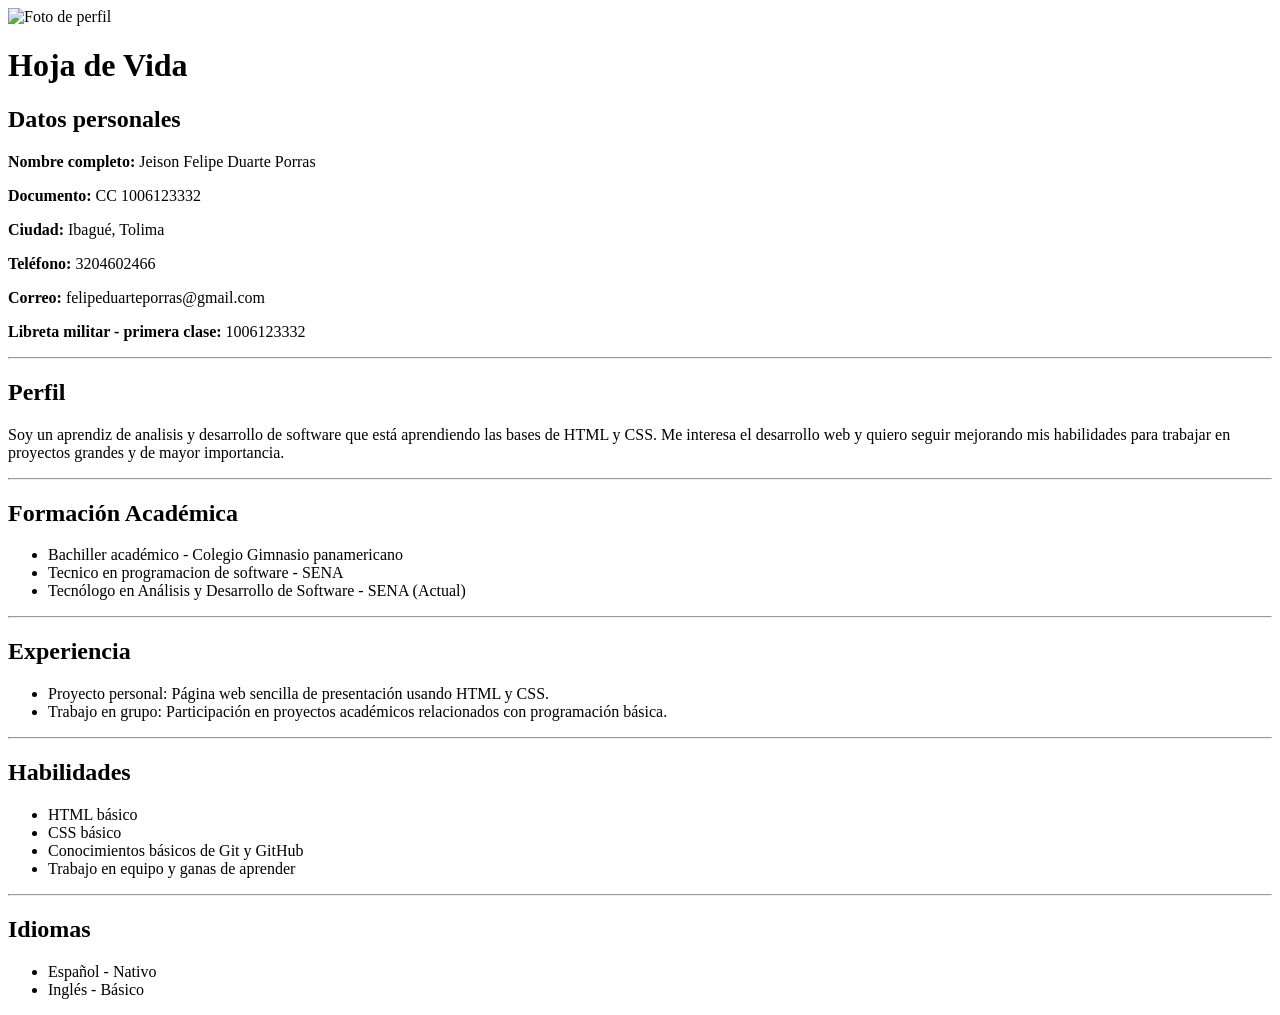
==== html/index.html @ 8d64287e "Update personal information in index.html" ====
<!DOCTYPE html>
<html lang="es">

<head>
    <meta charset="UTF-8">
    <title>Hoja de Vida - Jeison Felipe Duarte Porras</title>
    <link rel="stylesheet" href="/styles/styles_index.css">
</head>

<body>
    <div class="hv-container">
        <header class="hv-header">
            <div class="foto-perfil">
                <img src="/img/traje.JPG" alt="Foto de perfil">
            </div>
            <h1>Hoja de Vida</h1>
        </header>

<main class="hv-contenido">
    <h2>Datos personales</h2>

    <div class="contenedor">

        <p><strong>Nombre completo:</strong> Jeison Felipe Duarte Porras</p>
        <p><strong>Documento:</strong> CC 1006123332</p>
        <p><strong>Ciudad:</strong> Ibagué, Tolima</p>
        <p><strong>Teléfono:</strong> 3204602466</p>
        <p><strong>Correo:</strong> felipeduarteporras@gmail.com</p>
        <p><strong>Libreta militar - primera clase:</strong> 1006123332</p>

    </div>
            <hr class="linea">

            <h2>Perfil</h2>
            <p>
                Soy un aprendiz de analisis y desarrollo de software que está aprendiendo las bases
                de HTML y CSS. Me interesa el desarrollo web y quiero seguir mejorando mis
                habilidades para trabajar en proyectos grandes y de mayor importancia.
            </p>

            <hr class="linea">

            <h2>Formación Académica</h2>
            <ul>
                <li>Bachiller académico - Colegio Gimnasio panamericano</li>
                <li>Tecnico en programacion de software - SENA</li>
                <li>Tecnólogo en Análisis y Desarrollo de Software - SENA (Actual)</li>
            </ul>

            <hr class="linea">

            <h2>Experiencia</h2>
            <ul>
                <li>
                    Proyecto personal: Página web sencilla de presentación usando HTML y CSS.
                </li>
                <li>
                    Trabajo en grupo: Participación en proyectos académicos
                    relacionados con programación básica.
                </li>
            </ul>

            <hr class="linea">

            <h2>Habilidades</h2>
            <ul>
                <li>HTML básico</li>
                <li>CSS básico</li>
                <li>Conocimientos básicos de Git y GitHub</li>
                <li>Trabajo en equipo y ganas de aprender</li>
            </ul>

            <hr class="linea">

            <h2>Idiomas</h2>
            <ul>
                <li>Español - Nativo</li>
                <li>Inglés - Básico</li>
            </ul>

</body>

</html>
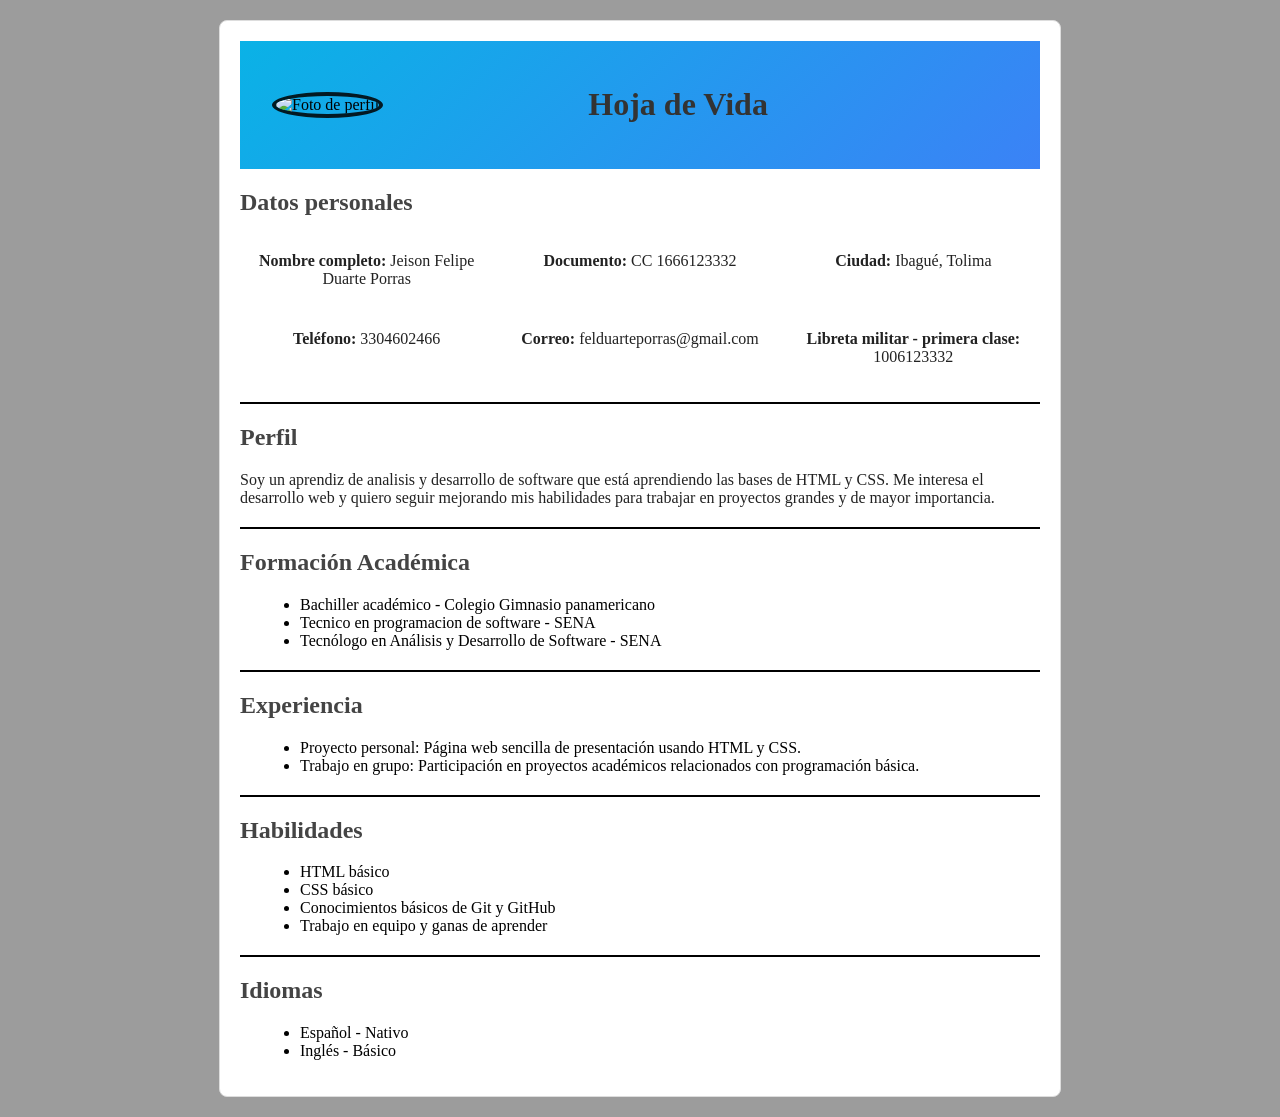
==== commit b15e6574: "Responsive para hv" ====
--- a/html/index.html
+++ b/html/index.html
@@ -3,6 +3,7 @@
 
 <head>
     <meta charset="UTF-8">
+    <meta name="viewport" content="width=device-width, initial-scale=1.0">
     <title>Hoja de Vida - Jeison Felipe Duarte Porras</title>
     <link rel="stylesheet" href="/styles/styles_index.css">
 </head>
@@ -22,10 +23,10 @@
     <div class="contenedor">
 
         <p><strong>Nombre completo:</strong> Jeison Felipe Duarte Porras</p>
-        <p><strong>Documento:</strong> CC 1006123332</p>
+        <p><strong>Documento:</strong> CC 1666123332</p>
         <p><strong>Ciudad:</strong> Ibagué, Tolima</p>
-        <p><strong>Teléfono:</strong> 3204602466</p>
-        <p><strong>Correo:</strong> felipeduarteporras@gmail.com</p>
+        <p><strong>Teléfono:</strong> 3304602466</p>
+        <p><strong>Correo:</strong> felduarteporras@gmail.com</p>
         <p><strong>Libreta militar - primera clase:</strong> 1006123332</p>
 
     </div>
@@ -44,7 +45,7 @@
             <ul>
                 <li>Bachiller académico - Colegio Gimnasio panamericano</li>
                 <li>Tecnico en programacion de software - SENA</li>
-                <li>Tecnólogo en Análisis y Desarrollo de Software - SENA (Actual)</li>
+                <li>Tecnólogo en Análisis y Desarrollo de Software - SENA</li>
             </ul>
 
             <hr class="linea">
@@ -80,4 +81,4 @@
 
 </body>
 
-</html>
+</html>
--- a/styles/styles_index.css
+++ b/styles/styles_index.css
@@ -0,0 +1,85 @@
+body {
+    font-family: 'Times New Roman', Times, serif;
+    background-color: #9c9c9c;  
+    margin: 0px;
+    padding: 20px;
+}
+
+h1 {
+    text-align: center;
+    color: #333333;
+    width: 550px;
+}
+
+h2 {
+    color: #444444;
+    margin-top: 20px;
+}
+
+p {
+    color: #222222;
+}
+
+ul {
+    margin-left: 20px;
+}
+
+b {
+    color: #222222;
+}
+
+.hv-container {
+    max-width: 800px;           
+    margin: 0 auto;             
+    background-color: #ffffff;  
+    padding: 20px;              
+    border-radius: 8px;         
+    border: 1px solid #dddddd;
+}
+
+.hv-header {
+    display: flex;
+    padding: 24px 32px;
+    background: linear-gradient(135deg, #0ab2e6, #3b82f6);
+    align-items: center;
+    margin-bottom: 20px;
+}
+
+.foto-perfil {
+    float: left;
+    margin-right: 20px;
+}
+
+.foto-perfil img {
+    width: 140px;
+    height: 140px;
+    border-radius: 50%;
+    border: 4px solid rgba(0, 0, 0, 0.85);
+    object-fit: cover;
+}
+
+.linea {
+    border: none;
+    border-top: 2px solid #000;
+    margin: 20px 0;
+}
+
+.contenedor {
+    display: flex;
+    flex-wrap: wrap;
+    gap: 10px 20px;
+    text-align: center;
+}
+
+.contenedor p {
+    flex: 1 1 calc(33.333% - 20px);
+}
+
+/* Responsive Para celulares */
+@media (max-width: 600px) {
+    .contenedor p {
+        flex: 1 1 100%;
+    }
+}
+
+
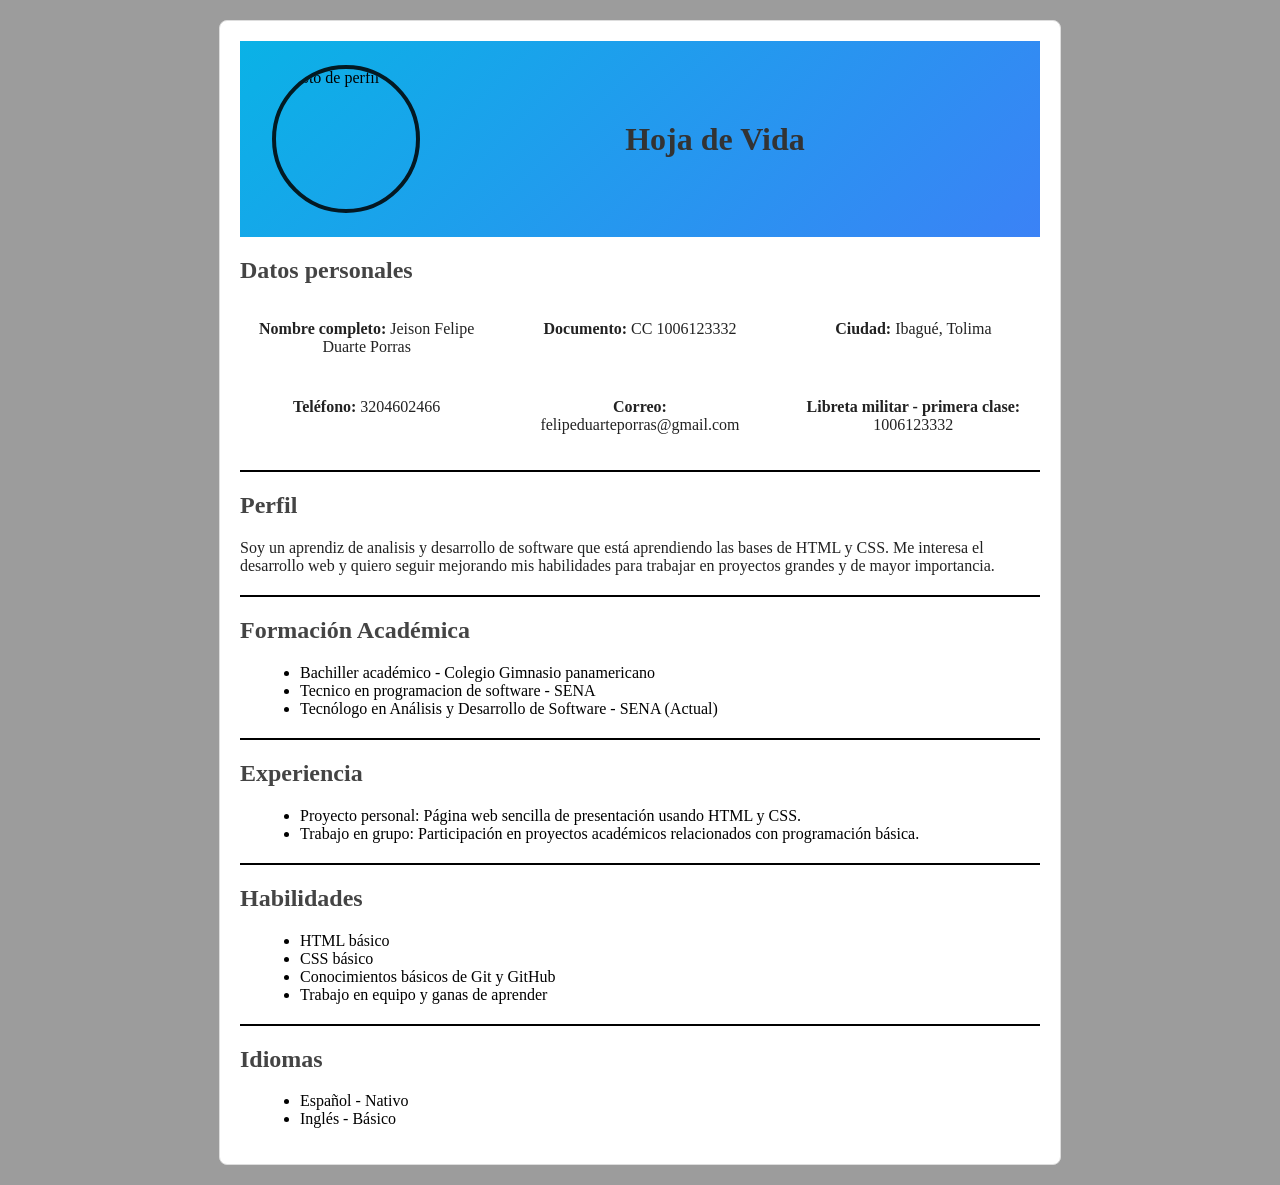
==== commit 09eb7cf9: "responsive" ====
--- a/html/index.html
+++ b/html/index.html
@@ -23,10 +23,10 @@
     <div class="contenedor">
 
         <p><strong>Nombre completo:</strong> Jeison Felipe Duarte Porras</p>
-        <p><strong>Documento:</strong> CC 1666123332</p>
+        <p><strong>Documento:</strong> CC 1006123332</p>
         <p><strong>Ciudad:</strong> Ibagué, Tolima</p>
-        <p><strong>Teléfono:</strong> 3304602466</p>
-        <p><strong>Correo:</strong> felduarteporras@gmail.com</p>
+        <p><strong>Teléfono:</strong> 3204602466</p>
+        <p><strong>Correo:</strong> felipeduarteporras@gmail.com</p>
         <p><strong>Libreta militar - primera clase:</strong> 1006123332</p>
 
     </div>
@@ -45,7 +45,7 @@
             <ul>
                 <li>Bachiller académico - Colegio Gimnasio panamericano</li>
                 <li>Tecnico en programacion de software - SENA</li>
-                <li>Tecnólogo en Análisis y Desarrollo de Software - SENA</li>
+                <li>Tecnólogo en Análisis y Desarrollo de Software - SENA (Actual)</li>
             </ul>
 
             <hr class="linea">
@@ -81,4 +81,4 @@
 
 </body>
 
-</html>+</html>
--- a/styles/styles_index.css
+++ b/styles/styles_index.css
@@ -45,17 +45,14 @@
     margin-bottom: 20px;
 }
 
-.foto-perfil {
-    float: left;
-    margin-right: 20px;
-}
-
 .foto-perfil img {
     width: 140px;
     height: 140px;
     border-radius: 50%;
     border: 4px solid rgba(0, 0, 0, 0.85);
     object-fit: cover;
+    float: left;
+    margin-right: 20px;
 }
 
 .linea {
@@ -75,11 +72,10 @@
     flex: 1 1 calc(33.333% - 20px);
 }
 
-/* Responsive Para celulares */
+/* Responsive celulares */
 @media (max-width: 600px) {
     .contenedor p {
         flex: 1 1 100%;
     }
 }
 
-
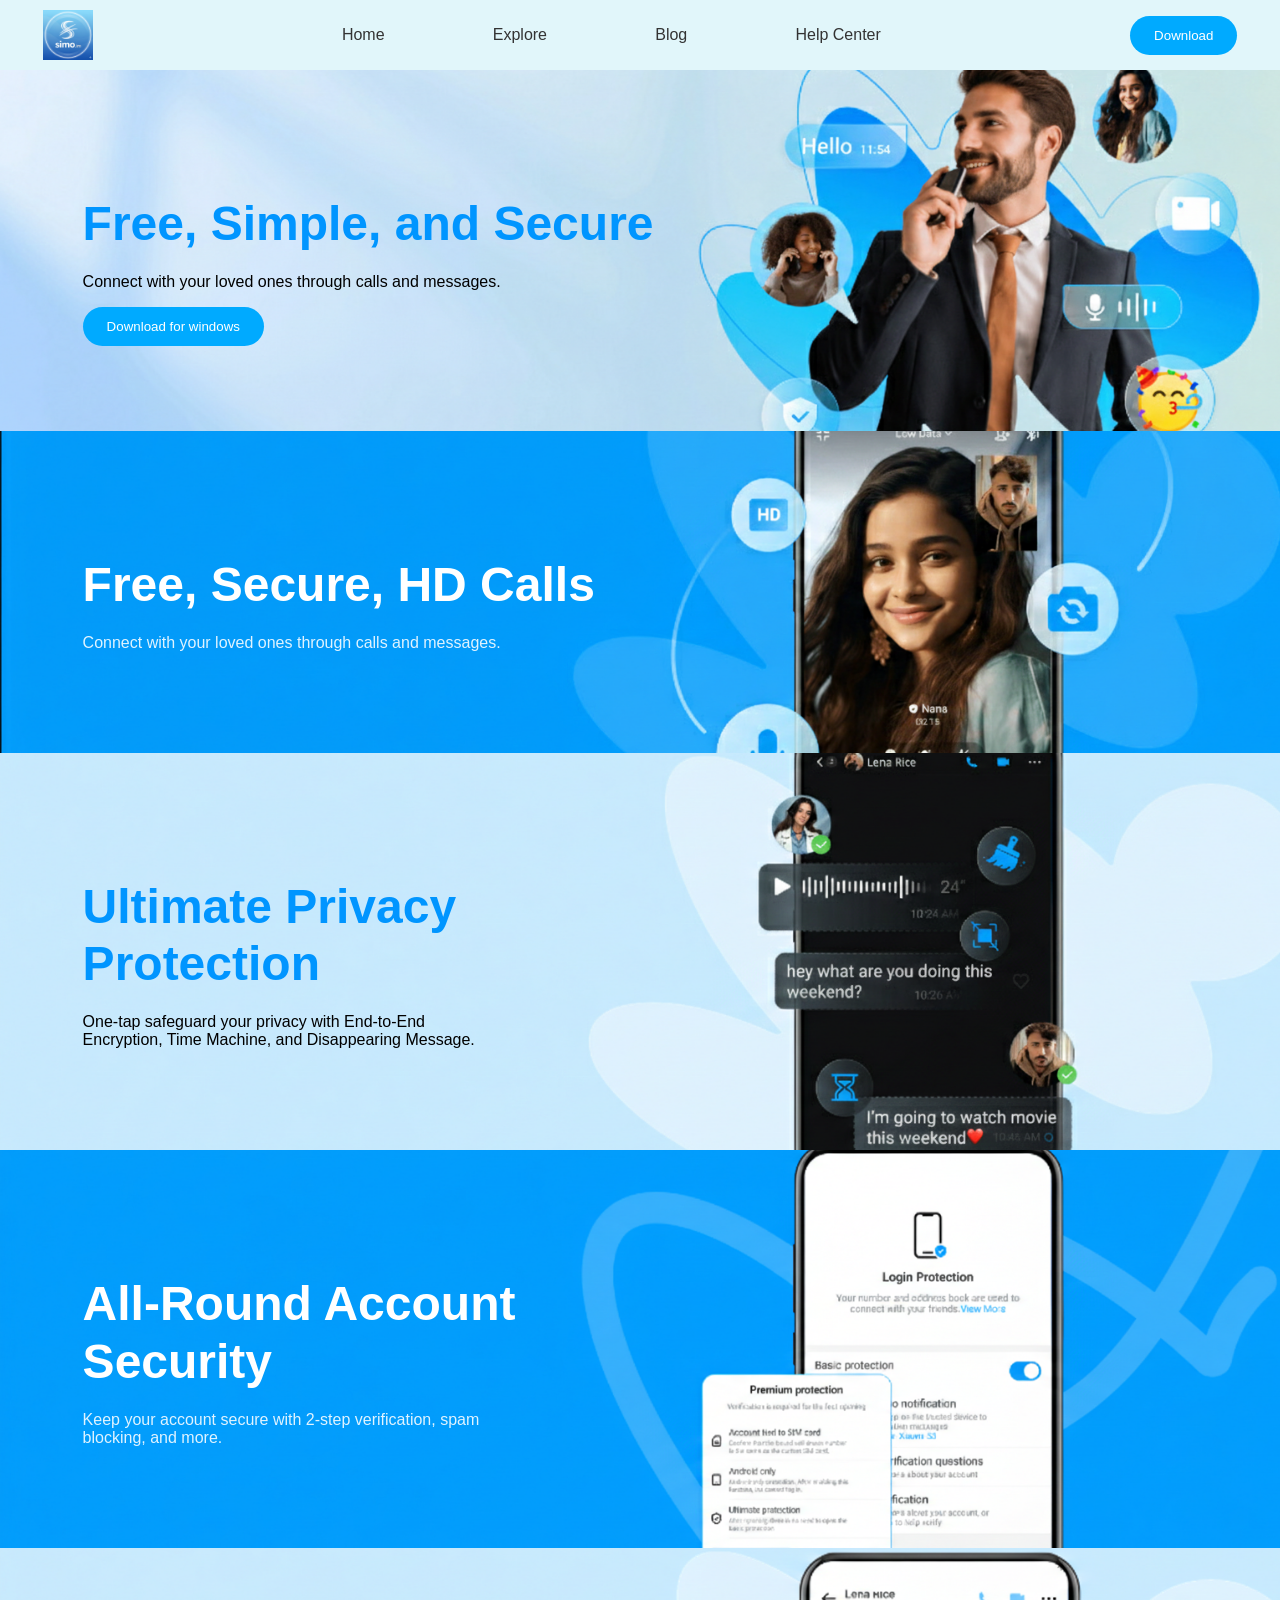
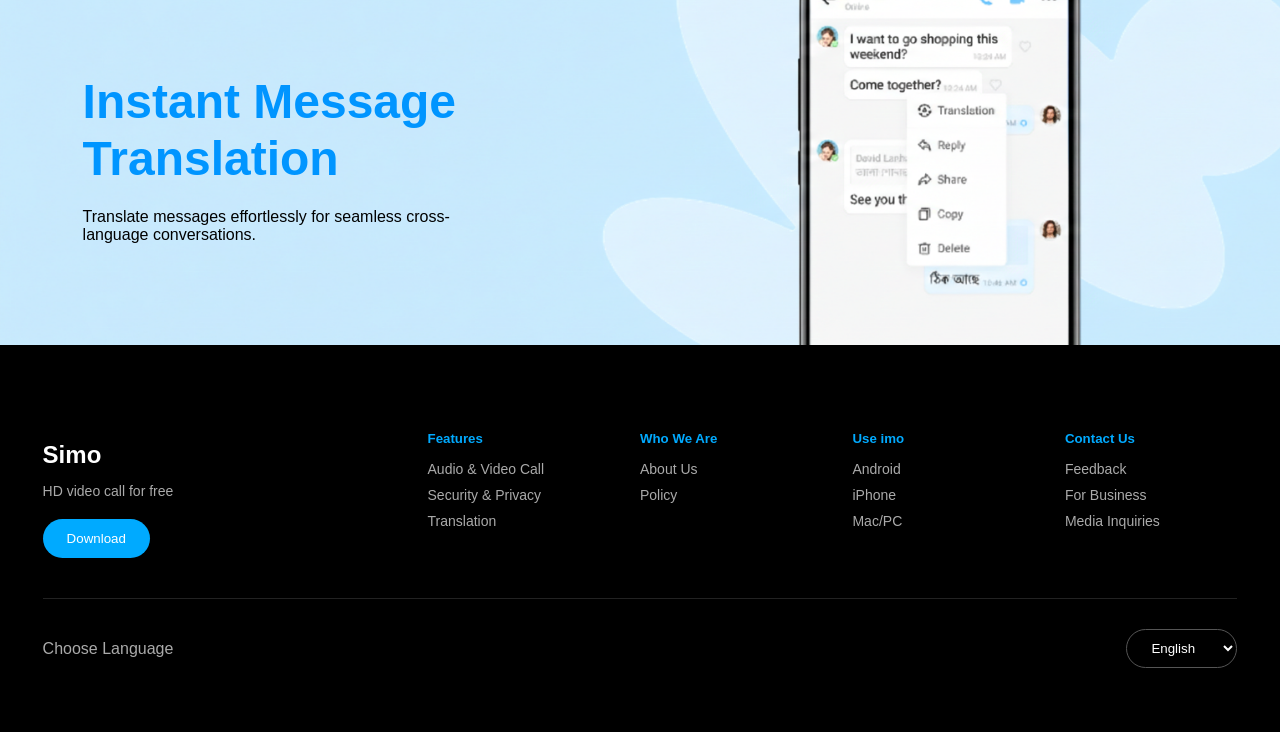
==== commit b8d96d9c: "Arreglos para la publicacion de la pagina con responsive" ====
--- a/html/index.html
+++ b/html/index.html
@@ -1,84 +1,161 @@
 <!DOCTYPE html>
 <html lang="es">
-
 <head>
     <meta charset="UTF-8">
     <meta name="viewport" content="width=device-width, initial-scale=1.0">
-    <title>Hoja de Vida - Jeison Felipe Duarte Porras</title>
-    <link rel="stylesheet" href="/styles/styles_index.css">
+    <title>simo</title>
+    <link rel="stylesheet" href="/styles/layout.css">
 </head>
+<body>
+<header class="header">
+  <div class="header-container">
 
-<body>
-    <div class="hv-container">
-        <header class="hv-header">
-            <div class="foto-perfil">
-                <img src="/img/traje.JPG" alt="Foto de perfil">
-            </div>
-            <h1>Hoja de Vida</h1>
-        </header>
+    <div class="logo">
+      <img src="/img/logo_layout.png" alt="Logo">
+    </div>
 
-<main class="hv-contenido">
-    <h2>Datos personales</h2>
+    <button class="menu-toggle" id="menu-toggle">
+      ☰
+    </button>
 
-    <div class="contenedor">
+    <nav class="nav" id="nav">
+      <a href="#">Home</a>
+      <a href="#">Explore</a>
+      <a href="#">Blog</a>
+      <a href="#">Help Center</a>
+    </nav>
 
-        <p><strong>Nombre completo:</strong> Jeison Felipe Duarte Porras</p>
-        <p><strong>Documento:</strong> CC 1006123332</p>
-        <p><strong>Ciudad:</strong> Ibagué, Tolima</p>
-        <p><strong>Teléfono:</strong> 3204602466</p>
-        <p><strong>Correo:</strong> felipeduarteporras@gmail.com</p>
-        <p><strong>Libreta militar - primera clase:</strong> 1006123332</p>
+    <button class="btn-download">Download</button>
+  </div>
+  </div>
+</header>
 
+    <section class="section light">
+        <div class="section-content">
+        <div class="text">
+        <h1>Free, Simple, and Secure</h1>
+        <p>Connect with your loved ones through calls and messages.</p>
+        <button class="btn-download-animated">Download for windows</button>
+      </div>
+
+        <div class="image">
+        <img src="/img/imagen1.png" alt="">
+        </div>
+        </div>
+    </section>
+
+
+    <section class="section blue">
+  <div class="section-content">
+        <div class="text">
+        <h2>Free, Secure, HD Calls</h2>
+        <p>Connect with your loved ones through calls and messages.</p>
+        </div>
+
+        <div class="image">
+        <img src="/img/imagen2.png" alt="">
+        </div>
+        </div>
+    </section>
+
+
+   <section class="section light">
+        <div class="section-content">
+        <div class="text">
+        <h1>Ultimate Privacy Protection</h1>
+        <p>One-tap safeguard your privacy with End-to-End Encryption, Time Machine, and Disappearing Message.</p>
+        </div>
+
+        <div class="image">
+        <img src="/img/imagen3.png" alt="">
+        </div>
+        </div>
+    </section>
+
+    <section class="section blue">
+        <div class="section-content">
+        <div class="text">
+        <h2>All-Round Account Security</h2>
+        <p>Keep your account secure with 2-step verification, spam blocking, and more.</p>
+        </div>
+    
+        <div class="image">
+        <img src="/img/imagen4.png" alt="">
+        </div>
+        </div>
+    </section>
+
+    <section class="section light">
+        <div class="section-content">
+        <div class="text">
+        <h1>Instant Message Translation</h1>
+        <p> Translate messages effortlessly for seamless cross-language conversations.</p>
+        </div>
+    
+        <div class="image">
+        <img src="/img/imagen5.png" alt="">
+        </div>
+        </div>
+    </section>
+
+<footer class="footer">
+  <div class="footer-top">
+    
+    <div class="footer-brand">
+      <h4>Simo</h4>
+      <p>HD video call for free</p>
+      <button class="btn-download">Download</button>
     </div>
-            <hr class="linea">
 
-            <h2>Perfil</h2>
-            <p>
-                Soy un aprendiz de analisis y desarrollo de software que está aprendiendo las bases
-                de HTML y CSS. Me interesa el desarrollo web y quiero seguir mejorando mis
-                habilidades para trabajar en proyectos grandes y de mayor importancia.
-            </p>
+    <div class="footer-links">
+      <h5>Features</h5>
+      <a href="#">Audio & Video Call</a>
+      <a href="#">Security & Privacy</a>
+      <a href="#">Translation</a>
+    </div>
 
-            <hr class="linea">
+    <div class="footer-links">
+      <h5>Who We Are</h5>
+      <a href="#">About Us</a>
+      <a href="#">Policy</a>
+    </div>
 
-            <h2>Formación Académica</h2>
-            <ul>
-                <li>Bachiller académico - Colegio Gimnasio panamericano</li>
-                <li>Tecnico en programacion de software - SENA</li>
-                <li>Tecnólogo en Análisis y Desarrollo de Software - SENA (Actual)</li>
-            </ul>
+    <div class="footer-links">
+      <h5>Use imo</h5>
+      <a href="#">Android</a>
+      <a href="#">iPhone</a>
+      <a href="#">Mac/PC</a>
+    </div>
 
-            <hr class="linea">
+    <div class="footer-links">
+      <h5>Contact Us</h5>
+      <a href="#">Feedback</a>
+      <a href="#">For Business</a>
+      <a href="#">Media Inquiries</a>
+    </div>
 
-            <h2>Experiencia</h2>
-            <ul>
-                <li>
-                    Proyecto personal: Página web sencilla de presentación usando HTML y CSS.
-                </li>
-                <li>
-                    Trabajo en grupo: Participación en proyectos académicos
-                    relacionados con programación básica.
-                </li>
-            </ul>
+  </div>
 
-            <hr class="linea">
+  <div class="footer-bottom">
+    <span>Choose Language</span>
 
-            <h2>Habilidades</h2>
-            <ul>
-                <li>HTML básico</li>
-                <li>CSS básico</li>
-                <li>Conocimientos básicos de Git y GitHub</li>
-                <li>Trabajo en equipo y ganas de aprender</li>
-            </ul>
+    <select>
+      <option>English</option>
+      <option>Español</option>
+    </select>
+  </div>
+</footer>
 
-            <hr class="linea">
+<script>
+  const toggle = document.getElementById("menu-toggle");
+  const nav = document.getElementById("nav");
+  const downloadBtn = document.querySelector(".btn-download");
 
-            <h2>Idiomas</h2>
-            <ul>
-                <li>Español - Nativo</li>
-                <li>Inglés - Básico</li>
-            </ul>
+  toggle.addEventListener("click", () => {
+    nav.classList.toggle("active");
+    downloadBtn.classList.toggle("active");
+  });
+</script>
 
 </body>
-
-</html>
+</html>
--- a/styles/layout.css
+++ b/styles/layout.css
@@ -0,0 +1,408 @@
+body {
+  margin: 0%;
+  font-family: sans-serif;
+}
+
+/* =========================
+   HEADER
+========================= */
+.header {
+  width: 100%;                  
+  height: 4.375rem;             /* Altura fija del header */
+  background-color: #e1f6fa;  /* Color de fondo */
+  position: sticky;             /* Se queda fijo al hacer scroll */
+  top: 0;                       /* Se pega a la parte superior */
+  z-index: 100;                 /* Se mantiene por encima del resto del contenido */
+}
+
+/* Contenedor interno del header */
+.header-container {
+  height: 100%;                 /* Usa toda la altura del header */
+  display: grid;                /* Usa CSS Grid para el layout */
+  grid-template-columns: auto 1fr auto; /* Logo | navegación | botón */
+  align-items: center;          /* Centra verticalmente los elementos */
+  padding: 0% 3.33%;            /* Espaciado horizontal interno */
+  text-align: center;           /* Centra el texto */
+  margin: 0%;                   /* Elimina márgenes */
+}
+
+/* Imagen del logo */
+.header-container img {
+  display: block;               /* Elimina espacios extra debajo de la imagen */
+  max-height: 100%;             /* Evita que la imagen se salga del header */
+}
+
+/* =========================
+   FOOTER
+========================= */
+.footer {
+  background: #000;             /* Fondo negro */
+  color: white;                 /* Texto blanco */
+  padding: 5% 3.33%;          /* Espaciado interno */
+}
+
+/* Parte superior del footer */
+.footer-top {
+  max-width: 75rem;            /* Ancho máximo del contenido */
+  margin: auto;                 /* Centra horizontalmente */
+  display: grid;                /* Layout en grid */
+  grid-template-columns: 2fr repeat(4, 1fr); /* Columna principal + 4 columnas */
+  gap: 2.5rem;                    /* Espacio entre columnas */
+}
+
+/* Título principal del footer */
+.footer h4 {
+  font-size: 1.5rem;              /* Tamaño del texto */
+  margin-bottom: 0.625rem          /* Separación inferior */
+}
+
+/* Subtítulos del footer */
+.footer h5 {
+  color: #00aaff;               /* Color azul */
+  margin-bottom: 15px;          /* Separación inferior */
+}
+
+/* Texto descriptivo del footer */
+.footer p {
+  color: #aaa;                  /* Color gris claro */
+  font-size: 0.875rem;              /* Tamaño pequeño */
+  margin-bottom: 1.25rem;          /* Espaciado inferior */
+}
+
+/* Enlaces del footer */
+.footer-links a {
+  display: block;               /* Cada enlace ocupa una línea */
+  color: #aaa;                  /* Color gris */
+  text-decoration: none;        /* Quita subrayado */
+  margin-bottom: 10px;          /* Espacio entre enlaces */
+  font-size: 14px;              /* Tamaño del texto */
+}
+
+/* Hover de enlaces del footer */
+.footer-links a:hover {
+  color: white;                 /* Cambia a blanco al pasar el mouse */
+}
+
+/* =========================
+   BOTONES
+========================= */
+.btn-download {
+  background: #00aaff;          /* Fondo azul */
+  color: white;                 /* Texto blanco */
+  border: none;                 /* Sin borde */
+  padding: 0.75rem 1.5rem;           /* Tamaño del botón */
+  border-radius: 1.56rem;          /* Bordes redondeados */
+  cursor: pointer;              /* Cursor tipo botón */
+}
+
+/* Botón con animación */
+.btn-download-animated {
+  background: #00aaff;
+  color: white;
+  border: none;
+  padding: 0.75rem 1.5rem;
+  border-radius: 25px;
+  cursor: pointer;
+  transition:                   /* Animaciones suaves */
+    background-color 0.3s ease,
+    box-shadow 0.3s ease,
+    transform 0.3s ease;
+}
+
+/* Efecto hover del botón animado */
+.btn-download-animated:hover {
+  box-shadow: 0 10px 25px rgba(0, 149, 255, 0.4); /* Sombra flotante */
+}
+
+/* =========================
+   FOOTER BOTTOM
+========================= */
+.footer-bottom {
+  max-width: 75rem;
+  margin: 2.5rem auto 0;          /* Espacio superior y centrado */
+  padding-top: 1.875rem;            /* Espacio interno superior */
+  border-top: 1px solid #222;   /* Línea divisoria */
+
+  display: flex;                /* Flexbox */
+  justify-content: space-between; /* Separación horizontal */
+  align-items: center;          /* Centrado vertical */
+}
+
+.footer-bottom span {
+  color: #aaa;                  /* Texto gris */
+}
+
+/* Selector de idioma */
+.footer-bottom select {
+  background: #000;             /* Fondo negro */
+  color: white;                 /* Texto blanco */
+  border: 1px solid #555;       /* Borde gris */
+  padding: 0.625rem 1.25rem;           /* Tamaño */
+  border-radius: 20px;          /* Bordes redondeados */
+}
+
+/* =========================
+   SECTIONS
+========================= */
+.section {
+  width: 100%;                  /* Ancho completo */
+  padding: 6.66% 3.33%;           /* Espaciado interno */
+  position: relative;           /* Referencia para elementos absolutos */
+  overflow: hidden;             /* Oculta desbordes */
+}
+
+/* Contenido interno de cada sección */
+.section-content {
+  max-width: 75rem;            /* Ancho máximo */
+  margin: auto;                 /* Centrado */
+  display: grid;                /* Grid de dos columnas */
+  grid-template-columns: 1fr 1fr;
+  align-items: center;          /* Centrado vertical */
+  gap: 3.33%;                    /* Espacio entre columnas */
+  z-index: 1;                   /* Encima del fondo */
+}
+
+/* Sección clara */
+.section.light {
+  background: linear-gradient(120deg, #eaf7fb, #cdeff7); /* Gradiente */
+  position: relative;
+  overflow: hidden;
+}
+
+/* Imagen de fondo */
+.image {
+  position: absolute;           /* Se superpone a la sección */
+  inset: 0;                     /* Ocupa todo el contenedor */
+  z-index: 0;                   /* Detrás del texto */
+}
+
+/* Imagen interna */
+.image img {
+  width: 100%;                  /* Ancho completo */
+  height: 100%;                 /* Alto completo */
+  object-fit: cover;            /* Recorte proporcional */
+}
+
+/* Contenedor de texto */
+.text {
+  position: relative;           /* Para respetar el z-index */
+  z-index: 1;                   /* Por encima de la imagen */
+}
+
+/* Sección azul */
+.section.blue {
+  background-color: #0095ff;    /* Fondo azul */
+  color: white;                 /* Texto blanco */
+  position: relative;
+  overflow: hidden;
+}
+
+.section.blue p {
+  color: #e0f3ff;               /* Texto más claro */
+}
+
+/* =========================
+   NAVEGACIÓN
+========================= */
+.logo img {
+  height: 3.125rem;                 /* Tamaño del logo */
+}
+
+.nav a {
+  text-decoration: none;        /* Sin subrayado */
+  color: #333;                  /* Color del texto */
+  padding: 5%;                  /* Área clickeable */
+}
+
+.nav a:hover {
+  color: #0095ff;               /* Color al pasar el mouse */
+}
+
+/* =========================
+   DESCARGA
+========================= */
+.download {
+  display: flex;
+  justify-content: end;          /* Alineado a la derecha */
+}
+
+.download img {
+  height: 2.5rem;                 /* Tamaño del botón imagen */
+}
+
+/* =========================
+   TIPOGRAFÍA
+========================= */
+h1 {
+  font-size: 3rem;              /* Tamaño grande */
+  line-height: 1.2;             /* Altura de línea */
+  margin-bottom: 1.25rem;         /* Separación inferior */
+  color: #0095ff;               /* Color azul */
+}
+
+h2 {
+  font-size: 3rem;
+  line-height: 1.2;
+  margin-bottom: 1.25rem;
+  color: white;
+}
+
+
+p {
+  font-size: 1rem;
+  max-width: 26.25rem;
+}
+
+/* =====================================
+   RESPONSIVE TABLET
+===================================== */
+@media (max-width: 992px) {
+
+  .header-container {
+    padding: 0rem 1.25rem;
+  }
+
+  .footer-top {
+    grid-template-columns: 1fr 1fr;
+  }
+
+  /* Sección en una columna */
+  .section-content {
+    grid-template-columns: 1fr;
+    gap: 1.875rem;
+    text-align: left;
+    justify-items: start; /* pega el contenido a la izquierda */
+  }
+
+  .text {
+    margin: 0;
+    max-width: 26.25rem;
+    justify-self: start; /* evita que se centre */
+  }
+
+
+  h1, h2 {
+    font-size: 2.25rem;
+  }
+
+}
+
+/* =====================================
+   RESPONSIVE MÓVIL
+===================================== */
+@media screen and (max-width: 600px) {
+
+  .text {
+    width: 50%;
+  }
+
+  .image img {
+    object-position: 65% center;
+  }
+
+  /* HEADER */
+  .header {
+    height: auto;
+    padding: 0.625rem 0rem;
+  }
+
+  .header-container {
+    grid-template-columns: 1fr; /* Todo en columna */
+    gap: 0.625rem;
+    padding: 0.625rem 1.25rem;
+  }
+
+  .nav {
+    display: flex;
+    flex-direction: column;
+    gap: 0.625rem;
+  }
+
+  .download {
+    justify-content: center;
+  }
+
+  /* SECTIONS */
+  .section {
+    padding: 3.75rem 1.25rem;
+  }
+
+  .section-content {
+    grid-template-columns: 1fr;
+    gap: 1.25rem;
+  }
+
+  h1, h2 {
+    font-size: 1.75rem;
+  }
+
+  p {
+    max-width: 100%;
+    font-size: 0.875rem;
+  }
+
+  /* FOOTER */
+  .footer {
+    padding: 2.5rem 1.25rem;
+  }
+
+  .footer-top {
+    grid-template-columns: 1fr; /* Una sola columna */
+    gap: 1.875rem;
+    text-align: center;
+  }
+
+  .footer-bottom {
+    flex-direction: column;
+    gap: 0.9375rem;
+    text-align: center;
+  }
+
+}
+
+/* Botón hamburguesa oculto en PC */
+.menu-toggle {
+  display: none;
+  background: none;
+  border: none;
+  font-size: 1.75rem;
+  cursor: pointer;
+}
+
+/* MODO MÓVIL */
+@media (max-width: 768px) {
+
+  .header-container {
+    grid-template-columns: auto auto;
+  }
+
+  .menu-toggle {
+    display: block;
+    justify-self: end;
+  }
+
+  .nav {
+    display: none;
+    flex-direction: column;
+    grid-column: 1 / -1;
+    background: #e1f6fa;
+    padding: 0.625rem 0rem;
+  }
+
+  .nav.active {
+    display: flex;
+  }
+
+  .btn-download {
+    display: none;
+    grid-column: 1 / -1;
+    margin: 0.625rem auto;
+  }
+
+  .btn-download.active {
+    display: block;
+  }
+}
+
+
+
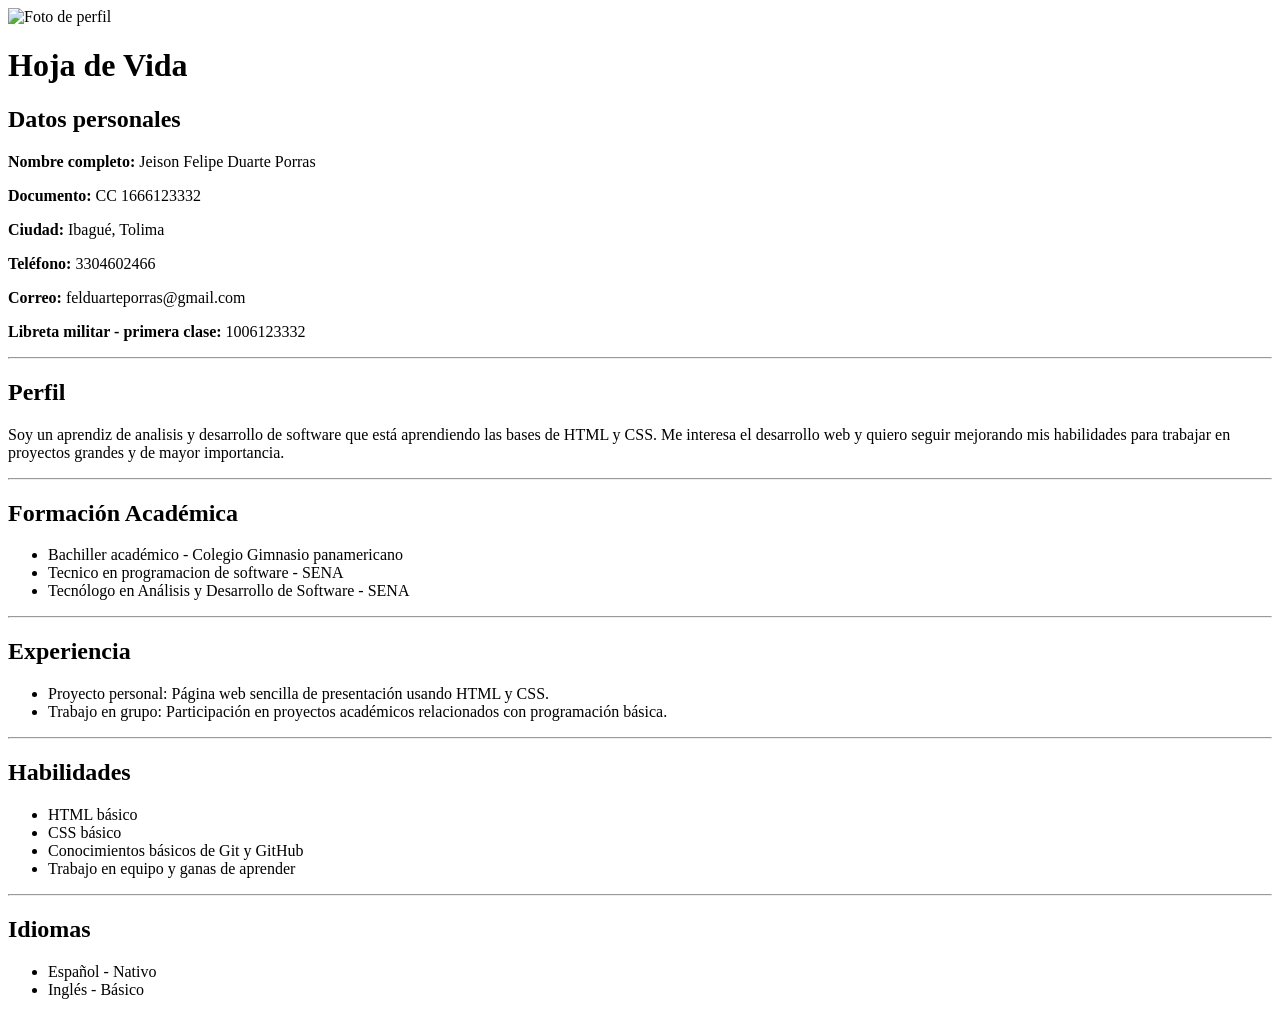
==== commit a836f931: "archivos completos de la paginaWeb" ====
--- a/html/index.html
+++ b/html/index.html
@@ -1,161 +1,84 @@
 <!DOCTYPE html>
 <html lang="es">
+
 <head>
     <meta charset="UTF-8">
     <meta name="viewport" content="width=device-width, initial-scale=1.0">
-    <title>simo</title>
-    <link rel="stylesheet" href="/styles/layout.css">
+    <title>Hoja de Vida - Jeison Felipe Duarte Porras</title>
+    <link rel="stylesheet" href="/styles/styles_index.css">
 </head>
+
 <body>
-<header class="header">
-  <div class="header-container">
+    <div class="hv-container">
+        <header class="hv-header">
+            <div class="foto-perfil">
+                <img src="/img/traje.JPG" alt="Foto de perfil">
+            </div>
+            <h1>Hoja de Vida</h1>
+        </header>
 
-    <div class="logo">
-      <img src="/img/logo_layout.png" alt="Logo">
+<main class="hv-contenido">
+    <h2>Datos personales</h2>
+
+    <div class="contenedor">
+
+        <p><strong>Nombre completo:</strong> Jeison Felipe Duarte Porras</p>
+        <p><strong>Documento:</strong> CC 1666123332</p>
+        <p><strong>Ciudad:</strong> Ibagué, Tolima</p>
+        <p><strong>Teléfono:</strong> 3304602466</p>
+        <p><strong>Correo:</strong> felduarteporras@gmail.com</p>
+        <p><strong>Libreta militar - primera clase:</strong> 1006123332</p>
+
     </div>
+            <hr class="linea">
 
-    <button class="menu-toggle" id="menu-toggle">
-      ☰
-    </button>
+            <h2>Perfil</h2>
+            <p>
+                Soy un aprendiz de analisis y desarrollo de software que está aprendiendo las bases
+                de HTML y CSS. Me interesa el desarrollo web y quiero seguir mejorando mis
+                habilidades para trabajar en proyectos grandes y de mayor importancia.
+            </p>
 
-    <nav class="nav" id="nav">
-      <a href="#">Home</a>
-      <a href="#">Explore</a>
-      <a href="#">Blog</a>
-      <a href="#">Help Center</a>
-    </nav>
+            <hr class="linea">
 
-    <button class="btn-download">Download</button>
-  </div>
-  </div>
-</header>
+            <h2>Formación Académica</h2>
+            <ul>
+                <li>Bachiller académico - Colegio Gimnasio panamericano</li>
+                <li>Tecnico en programacion de software - SENA</li>
+                <li>Tecnólogo en Análisis y Desarrollo de Software - SENA</li>
+            </ul>
 
-    <section class="section light">
-        <div class="section-content">
-        <div class="text">
-        <h1>Free, Simple, and Secure</h1>
-        <p>Connect with your loved ones through calls and messages.</p>
-        <button class="btn-download-animated">Download for windows</button>
-      </div>
+            <hr class="linea">
 
-        <div class="image">
-        <img src="/img/imagen1.png" alt="">
-        </div>
-        </div>
-    </section>
+            <h2>Experiencia</h2>
+            <ul>
+                <li>
+                    Proyecto personal: Página web sencilla de presentación usando HTML y CSS.
+                </li>
+                <li>
+                    Trabajo en grupo: Participación en proyectos académicos
+                    relacionados con programación básica.
+                </li>
+            </ul>
 
+            <hr class="linea">
 
-    <section class="section blue">
-  <div class="section-content">
-        <div class="text">
-        <h2>Free, Secure, HD Calls</h2>
-        <p>Connect with your loved ones through calls and messages.</p>
-        </div>
+            <h2>Habilidades</h2>
+            <ul>
+                <li>HTML básico</li>
+                <li>CSS básico</li>
+                <li>Conocimientos básicos de Git y GitHub</li>
+                <li>Trabajo en equipo y ganas de aprender</li>
+            </ul>
 
-        <div class="image">
-        <img src="/img/imagen2.png" alt="">
-        </div>
-        </div>
-    </section>
+            <hr class="linea">
 
-
-   <section class="section light">
-        <div class="section-content">
-        <div class="text">
-        <h1>Ultimate Privacy Protection</h1>
-        <p>One-tap safeguard your privacy with End-to-End Encryption, Time Machine, and Disappearing Message.</p>
-        </div>
-
-        <div class="image">
-        <img src="/img/imagen3.png" alt="">
-        </div>
-        </div>
-    </section>
-
-    <section class="section blue">
-        <div class="section-content">
-        <div class="text">
-        <h2>All-Round Account Security</h2>
-        <p>Keep your account secure with 2-step verification, spam blocking, and more.</p>
-        </div>
-    
-        <div class="image">
-        <img src="/img/imagen4.png" alt="">
-        </div>
-        </div>
-    </section>
-
-    <section class="section light">
-        <div class="section-content">
-        <div class="text">
-        <h1>Instant Message Translation</h1>
-        <p> Translate messages effortlessly for seamless cross-language conversations.</p>
-        </div>
-    
-        <div class="image">
-        <img src="/img/imagen5.png" alt="">
-        </div>
-        </div>
-    </section>
-
-<footer class="footer">
-  <div class="footer-top">
-    
-    <div class="footer-brand">
-      <h4>Simo</h4>
-      <p>HD video call for free</p>
-      <button class="btn-download">Download</button>
-    </div>
-
-    <div class="footer-links">
-      <h5>Features</h5>
-      <a href="#">Audio & Video Call</a>
-      <a href="#">Security & Privacy</a>
-      <a href="#">Translation</a>
-    </div>
-
-    <div class="footer-links">
-      <h5>Who We Are</h5>
-      <a href="#">About Us</a>
-      <a href="#">Policy</a>
-    </div>
-
-    <div class="footer-links">
-      <h5>Use imo</h5>
-      <a href="#">Android</a>
-      <a href="#">iPhone</a>
-      <a href="#">Mac/PC</a>
-    </div>
-
-    <div class="footer-links">
-      <h5>Contact Us</h5>
-      <a href="#">Feedback</a>
-      <a href="#">For Business</a>
-      <a href="#">Media Inquiries</a>
-    </div>
-
-  </div>
-
-  <div class="footer-bottom">
-    <span>Choose Language</span>
-
-    <select>
-      <option>English</option>
-      <option>Español</option>
-    </select>
-  </div>
-</footer>
-
-<script>
-  const toggle = document.getElementById("menu-toggle");
-  const nav = document.getElementById("nav");
-  const downloadBtn = document.querySelector(".btn-download");
-
-  toggle.addEventListener("click", () => {
-    nav.classList.toggle("active");
-    downloadBtn.classList.toggle("active");
-  });
-</script>
+            <h2>Idiomas</h2>
+            <ul>
+                <li>Español - Nativo</li>
+                <li>Inglés - Básico</li>
+            </ul>
 
 </body>
+
 </html>
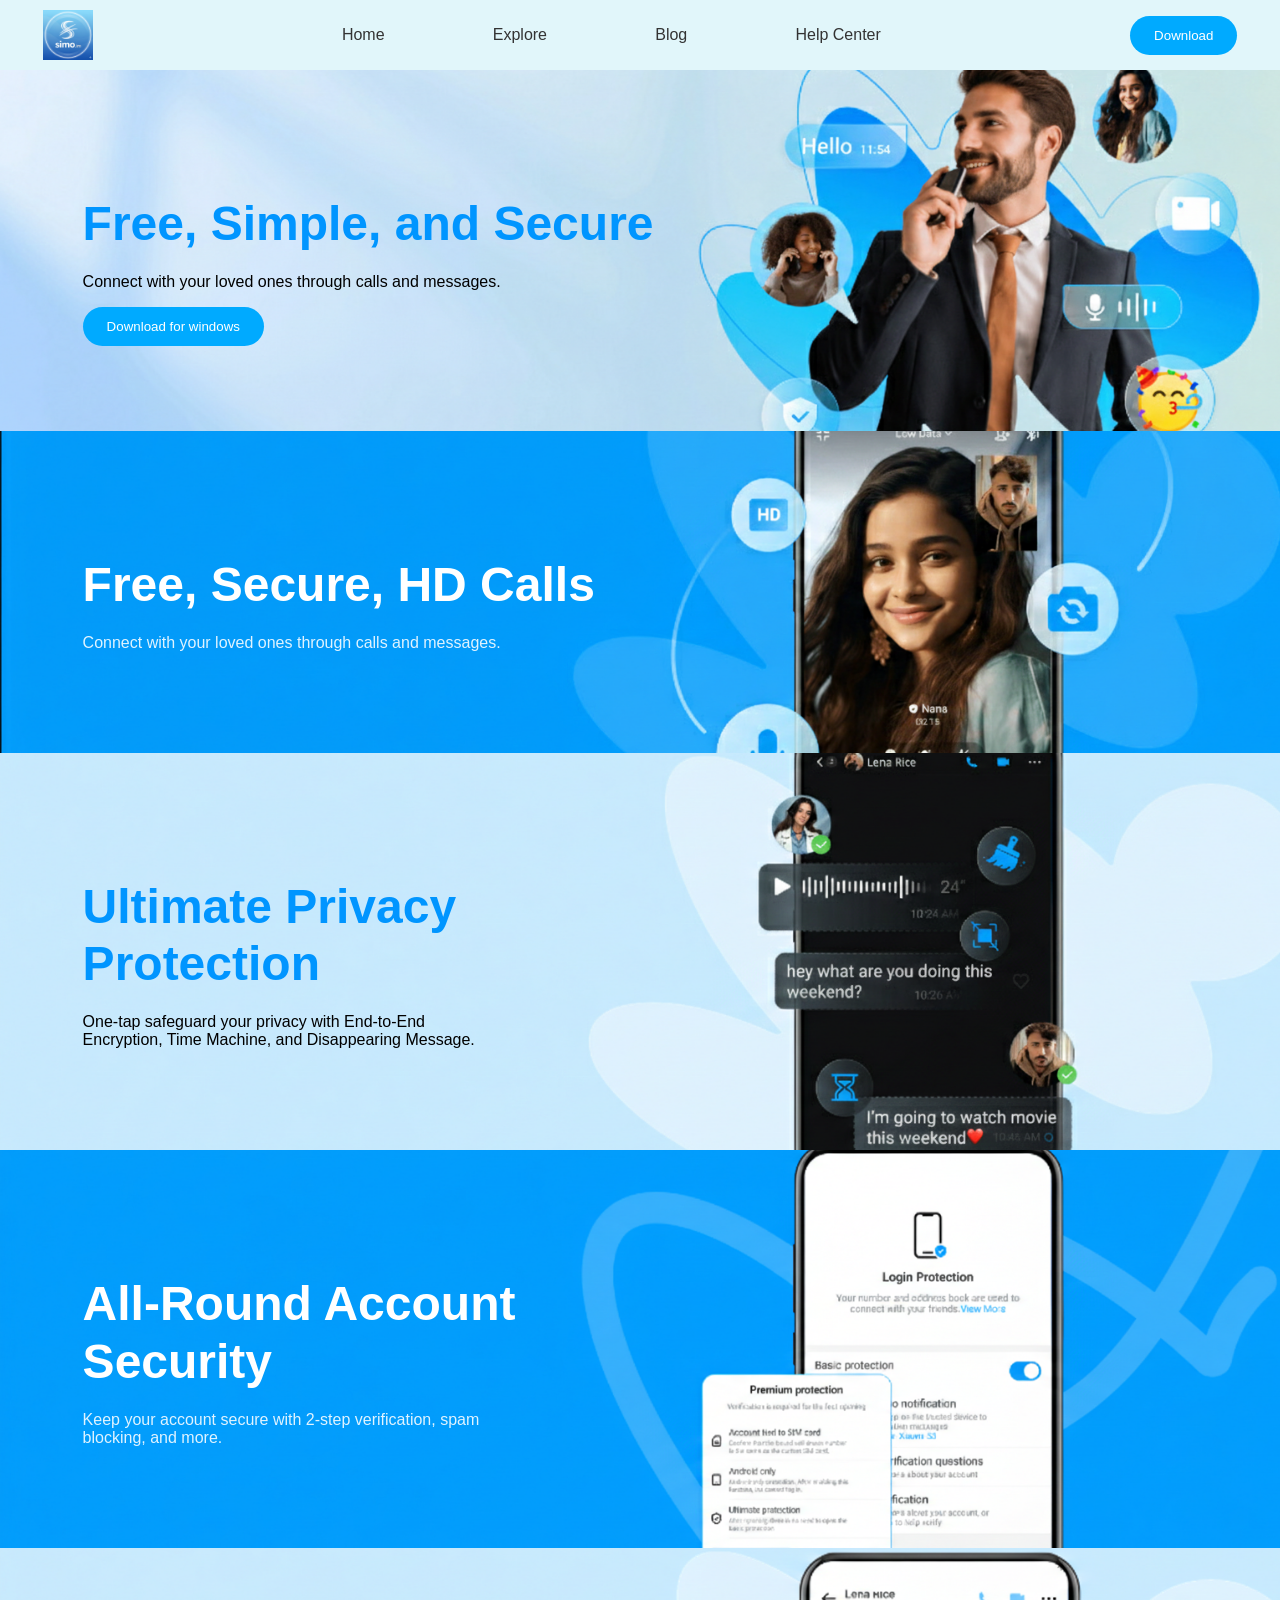
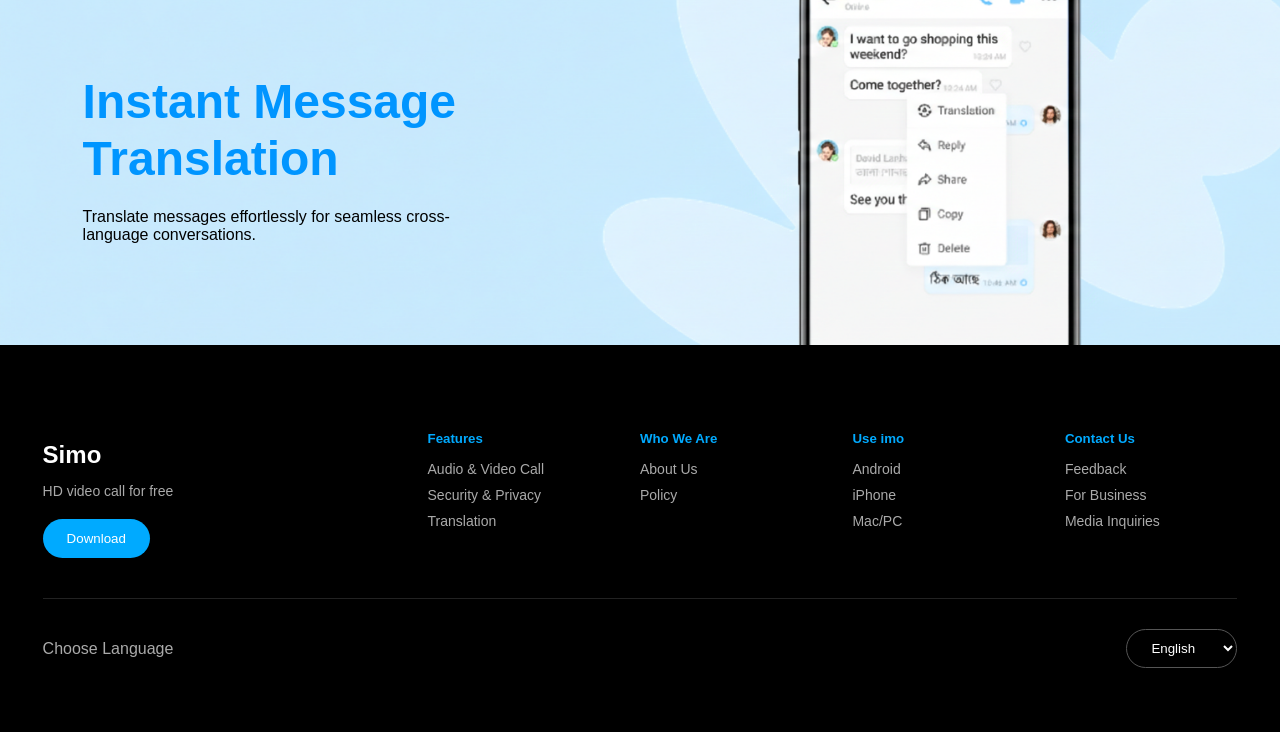
==== commit 2aa9e2ee: "Configurando layout como página principal" ====
--- a/html/index.html
+++ b/html/index.html
@@ -1,84 +1,161 @@
 <!DOCTYPE html>
 <html lang="es">
-
 <head>
     <meta charset="UTF-8">
     <meta name="viewport" content="width=device-width, initial-scale=1.0">
-    <title>Hoja de Vida - Jeison Felipe Duarte Porras</title>
-    <link rel="stylesheet" href="/styles/styles_index.css">
+    <title>simo</title>
+    <link rel="stylesheet" href="/styles/layout.css">
 </head>
+<body>
+<header class="header">
+  <div class="header-container">
 
-<body>
-    <div class="hv-container">
-        <header class="hv-header">
-            <div class="foto-perfil">
-                <img src="/img/traje.JPG" alt="Foto de perfil">
-            </div>
-            <h1>Hoja de Vida</h1>
-        </header>
+    <div class="logo">
+      <img src="/img/logo_layout.png" alt="Logo">
+    </div>
 
-<main class="hv-contenido">
-    <h2>Datos personales</h2>
+    <button class="menu-toggle" id="menu-toggle">
+      ☰
+    </button>
 
-    <div class="contenedor">
+    <nav class="nav" id="nav">
+      <a href="#">Home</a>
+      <a href="#">Explore</a>
+      <a href="#">Blog</a>
+      <a href="#">Help Center</a>
+    </nav>
 
-        <p><strong>Nombre completo:</strong> Jeison Felipe Duarte Porras</p>
-        <p><strong>Documento:</strong> CC 1666123332</p>
-        <p><strong>Ciudad:</strong> Ibagué, Tolima</p>
-        <p><strong>Teléfono:</strong> 3304602466</p>
-        <p><strong>Correo:</strong> felduarteporras@gmail.com</p>
-        <p><strong>Libreta militar - primera clase:</strong> 1006123332</p>
+    <button class="btn-download">Download</button>
+  </div>
+  </div>
+</header>
 
+    <section class="section light">
+        <div class="section-content">
+        <div class="text">
+        <h1>Free, Simple, and Secure</h1>
+        <p>Connect with your loved ones through calls and messages.</p>
+        <button class="btn-download-animated">Download for windows</button>
+      </div>
+
+        <div class="image">
+        <img src="/img/imagen1.png" alt="">
+        </div>
+        </div>
+    </section>
+
+
+    <section class="section blue">
+  <div class="section-content">
+        <div class="text">
+        <h2>Free, Secure, HD Calls</h2>
+        <p>Connect with your loved ones through calls and messages.</p>
+        </div>
+
+        <div class="image">
+        <img src="/img/imagen2.png" alt="">
+        </div>
+        </div>
+    </section>
+
+
+   <section class="section light">
+        <div class="section-content">
+        <div class="text">
+        <h1>Ultimate Privacy Protection</h1>
+        <p>One-tap safeguard your privacy with End-to-End Encryption, Time Machine, and Disappearing Message.</p>
+        </div>
+
+        <div class="image">
+        <img src="/img/imagen3.png" alt="">
+        </div>
+        </div>
+    </section>
+
+    <section class="section blue">
+        <div class="section-content">
+        <div class="text">
+        <h2>All-Round Account Security</h2>
+        <p>Keep your account secure with 2-step verification, spam blocking, and more.</p>
+        </div>
+    
+        <div class="image">
+        <img src="/img/imagen4.png" alt="">
+        </div>
+        </div>
+    </section>
+
+    <section class="section light">
+        <div class="section-content">
+        <div class="text">
+        <h1>Instant Message Translation</h1>
+        <p> Translate messages effortlessly for seamless cross-language conversations.</p>
+        </div>
+    
+        <div class="image">
+        <img src="/img/imagen5.png" alt="">
+        </div>
+        </div>
+    </section>
+
+<footer class="footer">
+  <div class="footer-top">
+    
+    <div class="footer-brand">
+      <h4>Simo</h4>
+      <p>HD video call for free</p>
+      <button class="btn-download">Download</button>
     </div>
-            <hr class="linea">
 
-            <h2>Perfil</h2>
-            <p>
-                Soy un aprendiz de analisis y desarrollo de software que está aprendiendo las bases
-                de HTML y CSS. Me interesa el desarrollo web y quiero seguir mejorando mis
-                habilidades para trabajar en proyectos grandes y de mayor importancia.
-            </p>
+    <div class="footer-links">
+      <h5>Features</h5>
+      <a href="#">Audio & Video Call</a>
+      <a href="#">Security & Privacy</a>
+      <a href="#">Translation</a>
+    </div>
 
-            <hr class="linea">
+    <div class="footer-links">
+      <h5>Who We Are</h5>
+      <a href="#">About Us</a>
+      <a href="#">Policy</a>
+    </div>
 
-            <h2>Formación Académica</h2>
-            <ul>
-                <li>Bachiller académico - Colegio Gimnasio panamericano</li>
-                <li>Tecnico en programacion de software - SENA</li>
-                <li>Tecnólogo en Análisis y Desarrollo de Software - SENA</li>
-            </ul>
+    <div class="footer-links">
+      <h5>Use imo</h5>
+      <a href="#">Android</a>
+      <a href="#">iPhone</a>
+      <a href="#">Mac/PC</a>
+    </div>
 
-            <hr class="linea">
+    <div class="footer-links">
+      <h5>Contact Us</h5>
+      <a href="#">Feedback</a>
+      <a href="#">For Business</a>
+      <a href="#">Media Inquiries</a>
+    </div>
 
-            <h2>Experiencia</h2>
-            <ul>
-                <li>
-                    Proyecto personal: Página web sencilla de presentación usando HTML y CSS.
-                </li>
-                <li>
-                    Trabajo en grupo: Participación en proyectos académicos
-                    relacionados con programación básica.
-                </li>
-            </ul>
+  </div>
 
-            <hr class="linea">
+  <div class="footer-bottom">
+    <span>Choose Language</span>
 
-            <h2>Habilidades</h2>
-            <ul>
-                <li>HTML básico</li>
-                <li>CSS básico</li>
-                <li>Conocimientos básicos de Git y GitHub</li>
-                <li>Trabajo en equipo y ganas de aprender</li>
-            </ul>
+    <select>
+      <option>English</option>
+      <option>Español</option>
+    </select>
+  </div>
+</footer>
 
-            <hr class="linea">
+<script>
+  const toggle = document.getElementById("menu-toggle");
+  const nav = document.getElementById("nav");
+  const downloadBtn = document.querySelector(".btn-download");
 
-            <h2>Idiomas</h2>
-            <ul>
-                <li>Español - Nativo</li>
-                <li>Inglés - Básico</li>
-            </ul>
+  toggle.addEventListener("click", () => {
+    nav.classList.toggle("active");
+    downloadBtn.classList.toggle("active");
+  });
+</script>
 
 </body>
-
 </html>
--- a/styles/layout.css
+++ b/styles/layout.css
@@ -0,0 +1,408 @@
+body {
+  margin: 0%;
+  font-family: sans-serif;
+}
+
+/* =========================
+   HEADER
+========================= */
+.header {
+  width: 100%;                  
+  height: 4.375rem;             /* Altura fija del header */
+  background-color: #e1f6fa;  /* Color de fondo */
+  position: sticky;             /* Se queda fijo al hacer scroll */
+  top: 0;                       /* Se pega a la parte superior */
+  z-index: 100;                 /* Se mantiene por encima del resto del contenido */
+}
+
+/* Contenedor interno del header */
+.header-container {
+  height: 100%;                 /* Usa toda la altura del header */
+  display: grid;                /* Usa CSS Grid para el layout */
+  grid-template-columns: auto 1fr auto; /* Logo | navegación | botón */
+  align-items: center;          /* Centra verticalmente los elementos */
+  padding: 0% 3.33%;            /* Espaciado horizontal interno */
+  text-align: center;           /* Centra el texto */
+  margin: 0%;                   /* Elimina márgenes */
+}
+
+/* Imagen del logo */
+.header-container img {
+  display: block;               /* Elimina espacios extra debajo de la imagen */
+  max-height: 100%;             /* Evita que la imagen se salga del header */
+}
+
+/* =========================
+   FOOTER
+========================= */
+.footer {
+  background: #000;             /* Fondo negro */
+  color: white;                 /* Texto blanco */
+  padding: 5% 3.33%;          /* Espaciado interno */
+}
+
+/* Parte superior del footer */
+.footer-top {
+  max-width: 75rem;            /* Ancho máximo del contenido */
+  margin: auto;                 /* Centra horizontalmente */
+  display: grid;                /* Layout en grid */
+  grid-template-columns: 2fr repeat(4, 1fr); /* Columna principal + 4 columnas */
+  gap: 2.5rem;                    /* Espacio entre columnas */
+}
+
+/* Título principal del footer */
+.footer h4 {
+  font-size: 1.5rem;              /* Tamaño del texto */
+  margin-bottom: 0.625rem          /* Separación inferior */
+}
+
+/* Subtítulos del footer */
+.footer h5 {
+  color: #00aaff;               /* Color azul */
+  margin-bottom: 15px;          /* Separación inferior */
+}
+
+/* Texto descriptivo del footer */
+.footer p {
+  color: #aaa;                  /* Color gris claro */
+  font-size: 0.875rem;              /* Tamaño pequeño */
+  margin-bottom: 1.25rem;          /* Espaciado inferior */
+}
+
+/* Enlaces del footer */
+.footer-links a {
+  display: block;               /* Cada enlace ocupa una línea */
+  color: #aaa;                  /* Color gris */
+  text-decoration: none;        /* Quita subrayado */
+  margin-bottom: 10px;          /* Espacio entre enlaces */
+  font-size: 14px;              /* Tamaño del texto */
+}
+
+/* Hover de enlaces del footer */
+.footer-links a:hover {
+  color: white;                 /* Cambia a blanco al pasar el mouse */
+}
+
+/* =========================
+   BOTONES
+========================= */
+.btn-download {
+  background: #00aaff;          /* Fondo azul */
+  color: white;                 /* Texto blanco */
+  border: none;                 /* Sin borde */
+  padding: 0.75rem 1.5rem;           /* Tamaño del botón */
+  border-radius: 1.56rem;          /* Bordes redondeados */
+  cursor: pointer;              /* Cursor tipo botón */
+}
+
+/* Botón con animación */
+.btn-download-animated {
+  background: #00aaff;
+  color: white;
+  border: none;
+  padding: 0.75rem 1.5rem;
+  border-radius: 25px;
+  cursor: pointer;
+  transition:                   /* Animaciones suaves */
+    background-color 0.3s ease,
+    box-shadow 0.3s ease,
+    transform 0.3s ease;
+}
+
+/* Efecto hover del botón animado */
+.btn-download-animated:hover {
+  box-shadow: 0 10px 25px rgba(0, 149, 255, 0.4); /* Sombra flotante */
+}
+
+/* =========================
+   FOOTER BOTTOM
+========================= */
+.footer-bottom {
+  max-width: 75rem;
+  margin: 2.5rem auto 0;          /* Espacio superior y centrado */
+  padding-top: 1.875rem;            /* Espacio interno superior */
+  border-top: 1px solid #222;   /* Línea divisoria */
+
+  display: flex;                /* Flexbox */
+  justify-content: space-between; /* Separación horizontal */
+  align-items: center;          /* Centrado vertical */
+}
+
+.footer-bottom span {
+  color: #aaa;                  /* Texto gris */
+}
+
+/* Selector de idioma */
+.footer-bottom select {
+  background: #000;             /* Fondo negro */
+  color: white;                 /* Texto blanco */
+  border: 1px solid #555;       /* Borde gris */
+  padding: 0.625rem 1.25rem;           /* Tamaño */
+  border-radius: 20px;          /* Bordes redondeados */
+}
+
+/* =========================
+   SECTIONS
+========================= */
+.section {
+  width: 100%;                  /* Ancho completo */
+  padding: 6.66% 3.33%;           /* Espaciado interno */
+  position: relative;           /* Referencia para elementos absolutos */
+  overflow: hidden;             /* Oculta desbordes */
+}
+
+/* Contenido interno de cada sección */
+.section-content {
+  max-width: 75rem;            /* Ancho máximo */
+  margin: auto;                 /* Centrado */
+  display: grid;                /* Grid de dos columnas */
+  grid-template-columns: 1fr 1fr;
+  align-items: center;          /* Centrado vertical */
+  gap: 3.33%;                    /* Espacio entre columnas */
+  z-index: 1;                   /* Encima del fondo */
+}
+
+/* Sección clara */
+.section.light {
+  background: linear-gradient(120deg, #eaf7fb, #cdeff7); /* Gradiente */
+  position: relative;
+  overflow: hidden;
+}
+
+/* Imagen de fondo */
+.image {
+  position: absolute;           /* Se superpone a la sección */
+  inset: 0;                     /* Ocupa todo el contenedor */
+  z-index: 0;                   /* Detrás del texto */
+}
+
+/* Imagen interna */
+.image img {
+  width: 100%;                  /* Ancho completo */
+  height: 100%;                 /* Alto completo */
+  object-fit: cover;            /* Recorte proporcional */
+}
+
+/* Contenedor de texto */
+.text {
+  position: relative;           /* Para respetar el z-index */
+  z-index: 1;                   /* Por encima de la imagen */
+}
+
+/* Sección azul */
+.section.blue {
+  background-color: #0095ff;    /* Fondo azul */
+  color: white;                 /* Texto blanco */
+  position: relative;
+  overflow: hidden;
+}
+
+.section.blue p {
+  color: #e0f3ff;               /* Texto más claro */
+}
+
+/* =========================
+   NAVEGACIÓN
+========================= */
+.logo img {
+  height: 3.125rem;                 /* Tamaño del logo */
+}
+
+.nav a {
+  text-decoration: none;        /* Sin subrayado */
+  color: #333;                  /* Color del texto */
+  padding: 5%;                  /* Área clickeable */
+}
+
+.nav a:hover {
+  color: #0095ff;               /* Color al pasar el mouse */
+}
+
+/* =========================
+   DESCARGA
+========================= */
+.download {
+  display: flex;
+  justify-content: end;          /* Alineado a la derecha */
+}
+
+.download img {
+  height: 2.5rem;                 /* Tamaño del botón imagen */
+}
+
+/* =========================
+   TIPOGRAFÍA
+========================= */
+h1 {
+  font-size: 3rem;              /* Tamaño grande */
+  line-height: 1.2;             /* Altura de línea */
+  margin-bottom: 1.25rem;         /* Separación inferior */
+  color: #0095ff;               /* Color azul */
+}
+
+h2 {
+  font-size: 3rem;
+  line-height: 1.2;
+  margin-bottom: 1.25rem;
+  color: white;
+}
+
+
+p {
+  font-size: 1rem;
+  max-width: 26.25rem;
+}
+
+/* =====================================
+   RESPONSIVE TABLET
+===================================== */
+@media (max-width: 992px) {
+
+  .header-container {
+    padding: 0rem 1.25rem;
+  }
+
+  .footer-top {
+    grid-template-columns: 1fr 1fr;
+  }
+
+  /* Sección en una columna */
+  .section-content {
+    grid-template-columns: 1fr;
+    gap: 1.875rem;
+    text-align: left;
+    justify-items: start; /* pega el contenido a la izquierda */
+  }
+
+  .text {
+    margin: 0;
+    max-width: 26.25rem;
+    justify-self: start; /* evita que se centre */
+  }
+
+
+  h1, h2 {
+    font-size: 2.25rem;
+  }
+
+}
+
+/* =====================================
+   RESPONSIVE MÓVIL
+===================================== */
+@media screen and (max-width: 600px) {
+
+  .text {
+    width: 50%;
+  }
+
+  .image img {
+    object-position: 65% center;
+  }
+
+  /* HEADER */
+  .header {
+    height: auto;
+    padding: 0.625rem 0rem;
+  }
+
+  .header-container {
+    grid-template-columns: 1fr; /* Todo en columna */
+    gap: 0.625rem;
+    padding: 0.625rem 1.25rem;
+  }
+
+  .nav {
+    display: flex;
+    flex-direction: column;
+    gap: 0.625rem;
+  }
+
+  .download {
+    justify-content: center;
+  }
+
+  /* SECTIONS */
+  .section {
+    padding: 3.75rem 1.25rem;
+  }
+
+  .section-content {
+    grid-template-columns: 1fr;
+    gap: 1.25rem;
+  }
+
+  h1, h2 {
+    font-size: 1.75rem;
+  }
+
+  p {
+    max-width: 100%;
+    font-size: 0.875rem;
+  }
+
+  /* FOOTER */
+  .footer {
+    padding: 2.5rem 1.25rem;
+  }
+
+  .footer-top {
+    grid-template-columns: 1fr; /* Una sola columna */
+    gap: 1.875rem;
+    text-align: center;
+  }
+
+  .footer-bottom {
+    flex-direction: column;
+    gap: 0.9375rem;
+    text-align: center;
+  }
+
+}
+
+/* Botón hamburguesa oculto en PC */
+.menu-toggle {
+  display: none;
+  background: none;
+  border: none;
+  font-size: 1.75rem;
+  cursor: pointer;
+}
+
+/* MODO MÓVIL */
+@media (max-width: 768px) {
+
+  .header-container {
+    grid-template-columns: auto auto;
+  }
+
+  .menu-toggle {
+    display: block;
+    justify-self: end;
+  }
+
+  .nav {
+    display: none;
+    flex-direction: column;
+    grid-column: 1 / -1;
+    background: #e1f6fa;
+    padding: 0.625rem 0rem;
+  }
+
+  .nav.active {
+    display: flex;
+  }
+
+  .btn-download {
+    display: none;
+    grid-column: 1 / -1;
+    margin: 0.625rem auto;
+  }
+
+  .btn-download.active {
+    display: block;
+  }
+}
+
+
+
